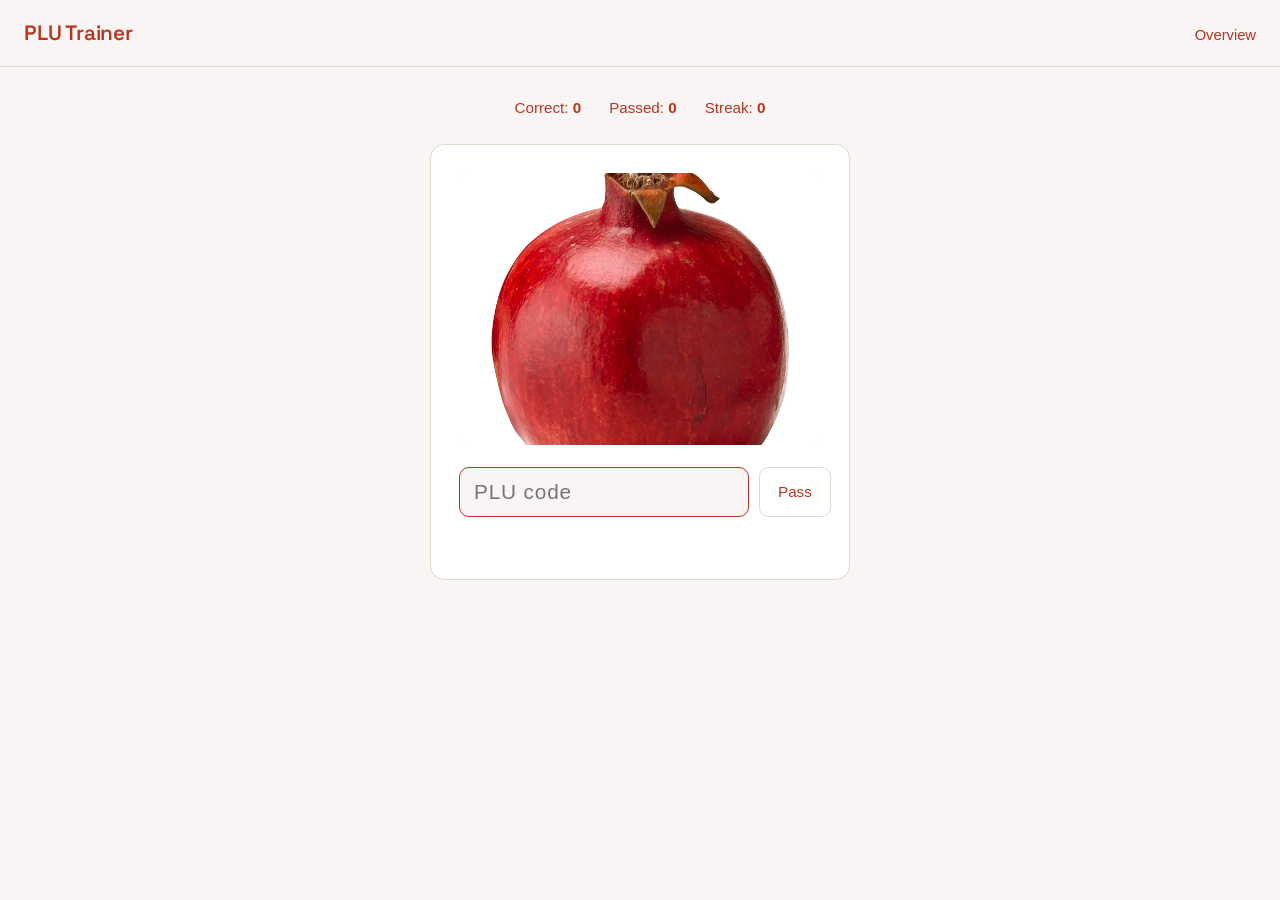
==== index.html @ d8295ff5 "added plu" ====
<!DOCTYPE html>
<html lang="en">
<head>
<meta charset="UTF-8">
<meta name="viewport" content="width=device-width, initial-scale=1.0">
<title>PLU Trainer</title>
<link rel="preconnect" href="https://fonts.googleapis.com">
<link rel="preconnect" href="https://fonts.gstatic.com" crossorigin>
<link href="https://fonts.googleapis.com/css2?family=Space+Grotesk:wght@500;600&display=swap" rel="stylesheet">
<link rel="stylesheet" href="style.css">
</head>
<body>
<header class="site-head">
  <h1>PLU Trainer</h1>
  <nav><a href="overview.html">Overview</a></nav>
</header>

<main>
  <div class="stats-bar">
    <span>Correct: <strong id="stat-correct">0</strong></span>
    <span>Passed: <strong id="stat-pass">0</strong></span>
    <span>Streak: <strong id="stat-streak">0</strong></span>
  </div>

  <div class="card" id="card">
    <img class="produce-image" id="produce-image" src="" alt="Produce item">
    <div class="guess-row">
      <input id="guess-input" type="text" inputmode="numeric" autocomplete="off" placeholder="PLU code" autofocus>
      <button id="pass-btn" type="button">Pass</button>
    </div>
    <div class="reveal" id="reveal"></div>
  </div>
</main>

<script src="script.js"></script>
</body>
</html>
---- style.css ----
:root {
  --bg: #f9f5f5;
  --panel: #ffffff;
  --ink: #ba351e;
  --muted: #ba351e;
  --green: #ba351e;
  --green-bright: #5c8a3a;
  --red: #b23a24;
  --line: #d8dccb;
  --radius: 14px;
}

* {
  box-sizing: border-box;
}

html,
body {
  margin: 0;
  padding: 0;
  background: var(--bg);
  color: var(--ink);
  font-family: -apple-system, "Segoe UI", Roboto, sans-serif;
}

body {
  min-height: 100vh;
  display: flex;
  flex-direction: column;
}

header.site-head {
  display: flex;
  align-items: baseline;
  justify-content: space-between;
  padding: 20px 24px;
  border-bottom: 1px solid var(--line);
}

header.site-head h1 {
  font-family:
    "Space Grotesk",
    -apple-system,
    sans-serif;
  font-size: 1.3rem;
  font-weight: 600;
  letter-spacing: -0.01em;
  margin: 0;
  color: var(--green);
}

header.site-head nav a {
  color: var(--muted);
  text-decoration: none;
  font-size: 0.92rem;
  border-bottom: 1px solid transparent;
}

header.site-head nav a:hover,
header.site-head nav a:focus-visible {
  color: var(--green);
  border-bottom-color: var(--green);
}

main {
  flex: 1;
  display: flex;
  flex-direction: column;
  align-items: center;
  padding: 32px 20px 60px;
}

/* ---- Drill screen ---- */

.stats-bar {
  display: flex;
  gap: 28px;
  margin-bottom: 28px;
  font-size: 0.95rem;
  color: var(--muted);
}

.stats-bar strong {
  color: var(--ink);
  font-variant-numeric: tabular-nums;
}

.card {
  background: var(--panel);
  border: 1px solid var(--line);
  border-radius: var(--radius);
  padding: 28px;
  width: min(420px, 92vw);
  display: flex;
  flex-direction: column;
  align-items: center;
  transition:
    background-color 0.15s ease,
    border-color 0.15s ease;
}

.card.flash-correct {
  background: #eaf4e5;
  border-color: var(--green-bright);
}
.card.flash-wrong {
  background: #f8e9e5;
  border-color: var(--red);
}

.produce-image {
  width: 100%;
  aspect-ratio: 4 / 3;
  object-fit: cover;
  border-radius: 10px;
  background: #e9ebe0;
  margin-bottom: 22px;
}

.guess-row {
  display: flex;
  gap: 10px;
  width: 100%;
}

#guess-input {
  flex: 1;
  font-size: 1.3rem;
  font-variant-numeric: tabular-nums;
  padding: 12px 14px;
  border-radius: 10px;
  border: 1.5px solid var(--line);
  background: var(--bg);
  color: var(--ink);
  letter-spacing: 0.04em;
}

#guess-input:focus {
  outline: none;
  border-color: var(--green);
}

#pass-btn {
  padding: 12px 18px;
  border-radius: 10px;
  border: 1.5px solid var(--line);
  background: var(--panel);
  color: var(--muted);
  font-size: 0.95rem;
  cursor: pointer;
}

#pass-btn:hover,
#pass-btn:focus-visible {
  border-color: var(--red);
  color: var(--red);
  outline: none;
}

.reveal {
  margin-top: 16px;
  font-size: 0.95rem;
  color: var(--red);
  min-height: 1.2em;
}

.reveal strong {
  color: var(--ink);
}

/* ---- Overview screen ---- */

.overview-wrap {
  width: min(720px, 94vw);
}

.overview-search {
  width: 100%;
  padding: 10px 14px;
  border-radius: 10px;
  border: 1.5px solid var(--line);
  background: var(--panel);
  font-size: 1rem;
  margin-bottom: 18px;
}

.overview-search:focus {
  outline: none;
  border-color: var(--green);
}

.item-grid {
  display: grid;
  grid-template-columns: repeat(auto-fill, minmax(150px, 1fr));
  gap: 14px;
}

.item-tile {
  background: var(--panel);
  border: 1px solid var(--line);
  border-radius: 10px;
  overflow: hidden;
  text-align: center;
}

.item-tile img {
  width: 100%;
  aspect-ratio: 1 / 1;
  object-fit: cover;
  background: #e9ebe0;
  display: block;
}

.item-tile .meta {
  padding: 8px 10px 10px;
}

.item-tile .code {
  font-variant-numeric: tabular-nums;
  font-weight: 600;
  color: var(--green);
}

.item-tile .name {
  font-size: 0.85rem;
  color: var(--muted);
  margin-top: 2px;
}
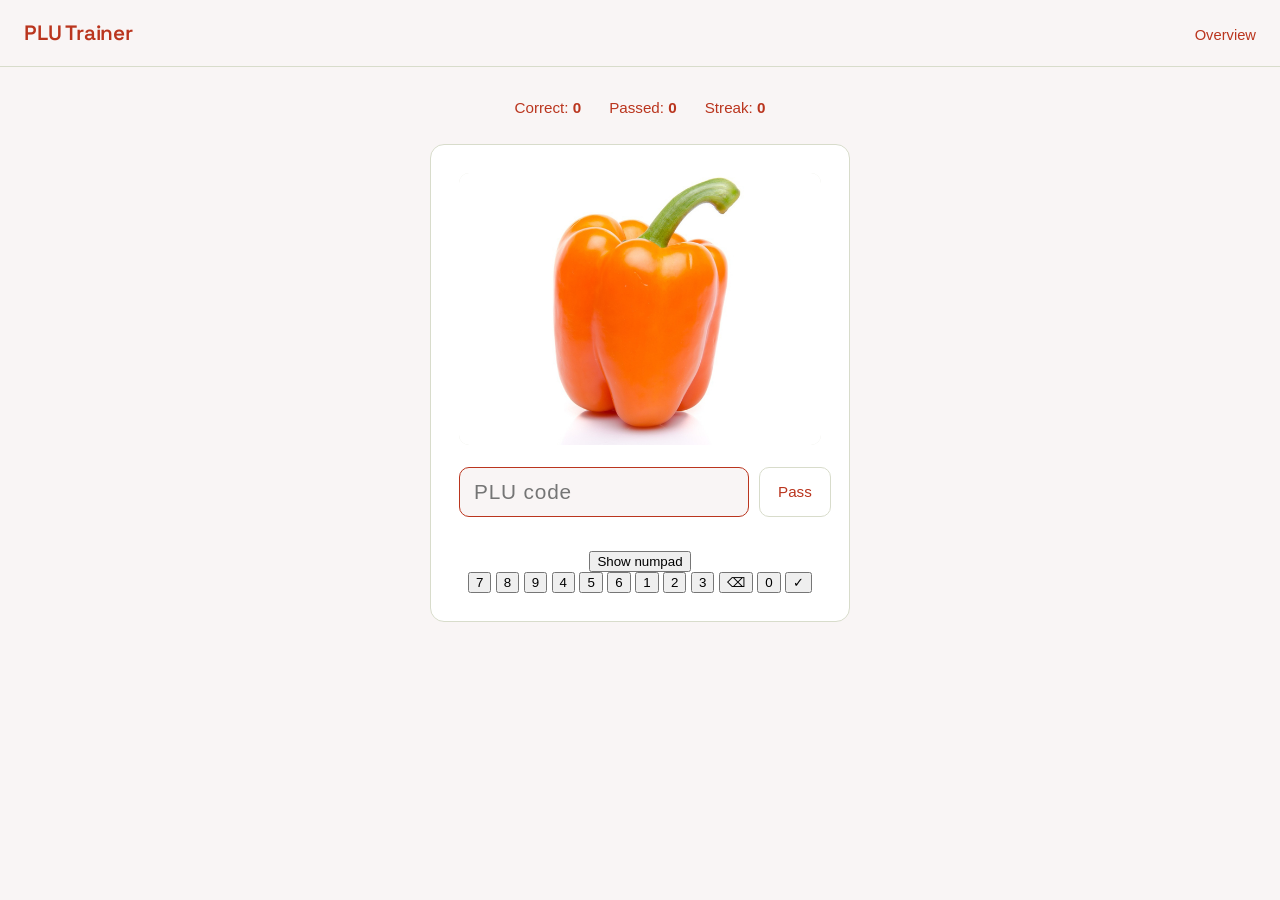
==== commit f9b0cb0c: "Add html for numpad" ====
--- a/index.html
+++ b/index.html
@@ -1,37 +1,79 @@
-<!DOCTYPE html>
+<!doctype html>
 <html lang="en">
-<head>
-<meta charset="UTF-8">
-<meta name="viewport" content="width=device-width, initial-scale=1.0">
-<title>PLU Trainer</title>
-<link rel="preconnect" href="https://fonts.googleapis.com">
-<link rel="preconnect" href="https://fonts.gstatic.com" crossorigin>
-<link href="https://fonts.googleapis.com/css2?family=Space+Grotesk:wght@500;600&display=swap" rel="stylesheet">
-<link rel="stylesheet" href="style.css">
-</head>
-<body>
-<header class="site-head">
-  <h1>PLU Trainer</h1>
-  <nav><a href="overview.html">Overview</a></nav>
-</header>
+  <head>
+    <meta charset="UTF-8" />
+    <meta name="viewport" content="width=device-width, initial-scale=1.0" />
+    <title>PLU Trainer</title>
+    <link rel="preconnect" href="https://fonts.googleapis.com" />
+    <link rel="preconnect" href="https://fonts.gstatic.com" crossorigin />
+    <link
+      href="https://fonts.googleapis.com/css2?family=Space+Grotesk:wght@500;600&display=swap"
+      rel="stylesheet"
+    />
+    <link rel="stylesheet" href="style.css" />
+  </head>
+  <body>
+    <header class="site-head">
+      <h1>PLU Trainer</h1>
+      <nav><a href="overview.html">Overview</a></nav>
+    </header>
 
-<main>
-  <div class="stats-bar">
-    <span>Correct: <strong id="stat-correct">0</strong></span>
-    <span>Passed: <strong id="stat-pass">0</strong></span>
-    <span>Streak: <strong id="stat-streak">0</strong></span>
-  </div>
+    <main>
+      <div class="stats-bar">
+        <span>Correct: <strong id="stat-correct">0</strong></span>
+        <span>Passed: <strong id="stat-pass">0</strong></span>
+        <span>Streak: <strong id="stat-streak">0</strong></span>
+      </div>
 
-  <div class="card" id="card">
-    <img class="produce-image" id="produce-image" src="" alt="Produce item">
-    <div class="guess-row">
-      <input id="guess-input" type="text" inputmode="numeric" autocomplete="off" placeholder="PLU code" autofocus>
-      <button id="pass-btn" type="button">Pass</button>
-    </div>
-    <div class="reveal" id="reveal"></div>
-  </div>
-</main>
+      <div class="card" id="card">
+        <img
+          class="produce-image"
+          id="produce-image"
+          src=""
+          alt="Produce item"
+        />
+        <div class="guess-row">
+          <input
+            id="guess-input"
+            type="text"
+            inputmode="numeric"
+            autocomplete="off"
+            placeholder="PLU code"
+            autofocus
+          />
+          <button id="pass-btn" type="button">Pass</button>
+        </div>
+        <div class="reveal" id="reveal"></div>
 
-<script src="script.js"></script>
-</body>
+        <button type="button" id="numpad-toggle" class="numpad-toggle">
+          Show numpad
+        </button>
+
+        <div class="numpad hidden" id="numpad">
+          <button type="button" class="num-key" data-key="7">7</button>
+          <button type="button" class="num-key" data-key="8">8</button>
+          <button type="button" class="num-key" data-key="9">9</button>
+          <button type="button" class="num-key" data-key="4">4</button>
+          <button type="button" class="num-key" data-key="5">5</button>
+          <button type="button" class="num-key" data-key="6">6</button>
+          <button type="button" class="num-key" data-key="1">1</button>
+          <button type="button" class="num-key" data-key="2">2</button>
+          <button type="button" class="num-key" data-key="3">3</button>
+          <button type="button" class="num-key num-key--wide" data-key="back">
+            ⌫
+          </button>
+          <button type="button" class="num-key" data-key="0">0</button>
+          <button
+            type="button"
+            class="num-key num-key--submit"
+            data-key="submit"
+          >
+            ✓
+          </button>
+        </div>
+      </div>
+    </main>
+
+    <script src="script.js"></script>
+  </body>
 </html>
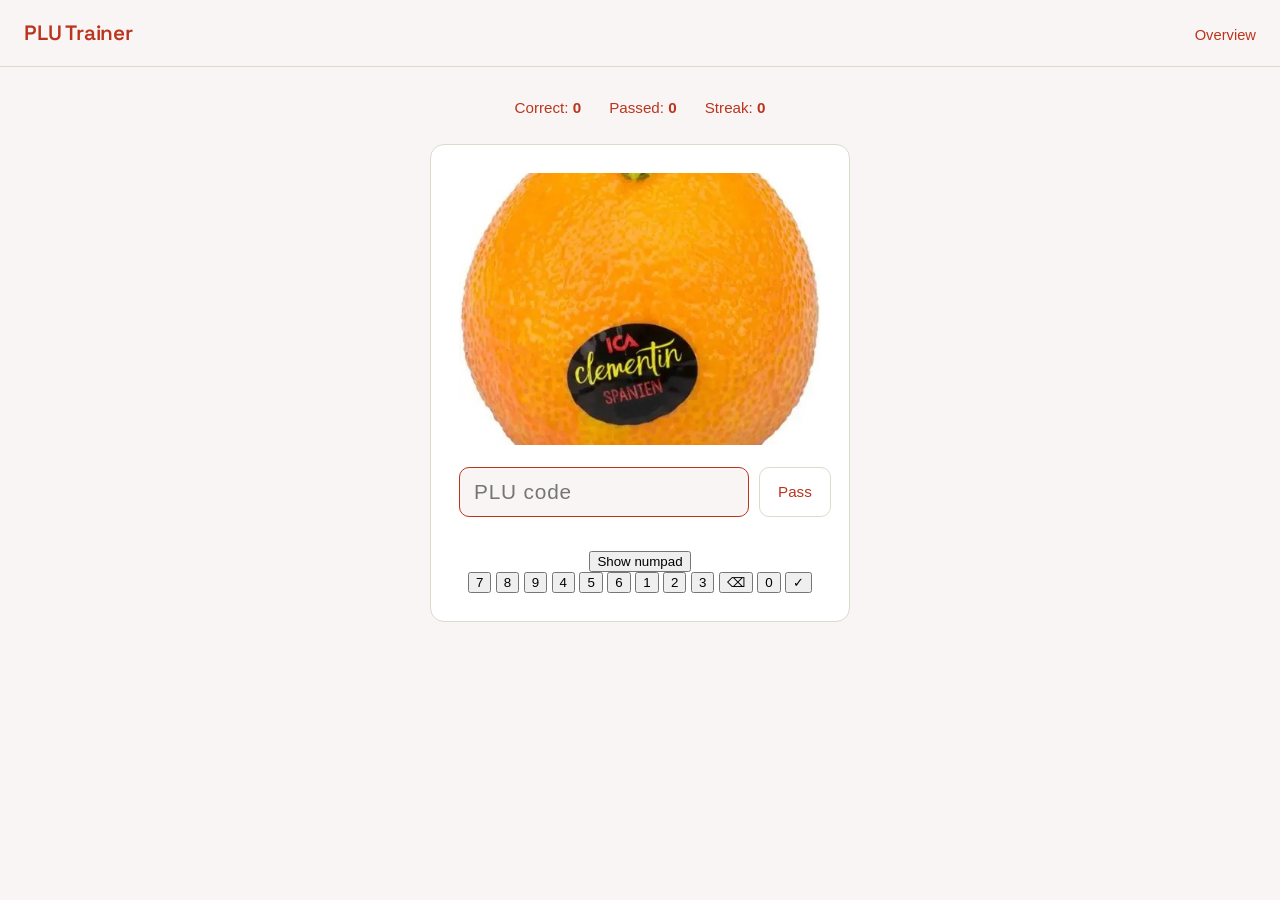
==== commit b763a854: "disable integrated numpad from os/browser" ====
--- a/index.html
+++ b/index.html
@@ -36,7 +36,7 @@
           <input
             id="guess-input"
             type="text"
-            inputmode="numeric"
+            inputmode="none"
             autocomplete="off"
             placeholder="PLU code"
             autofocus
